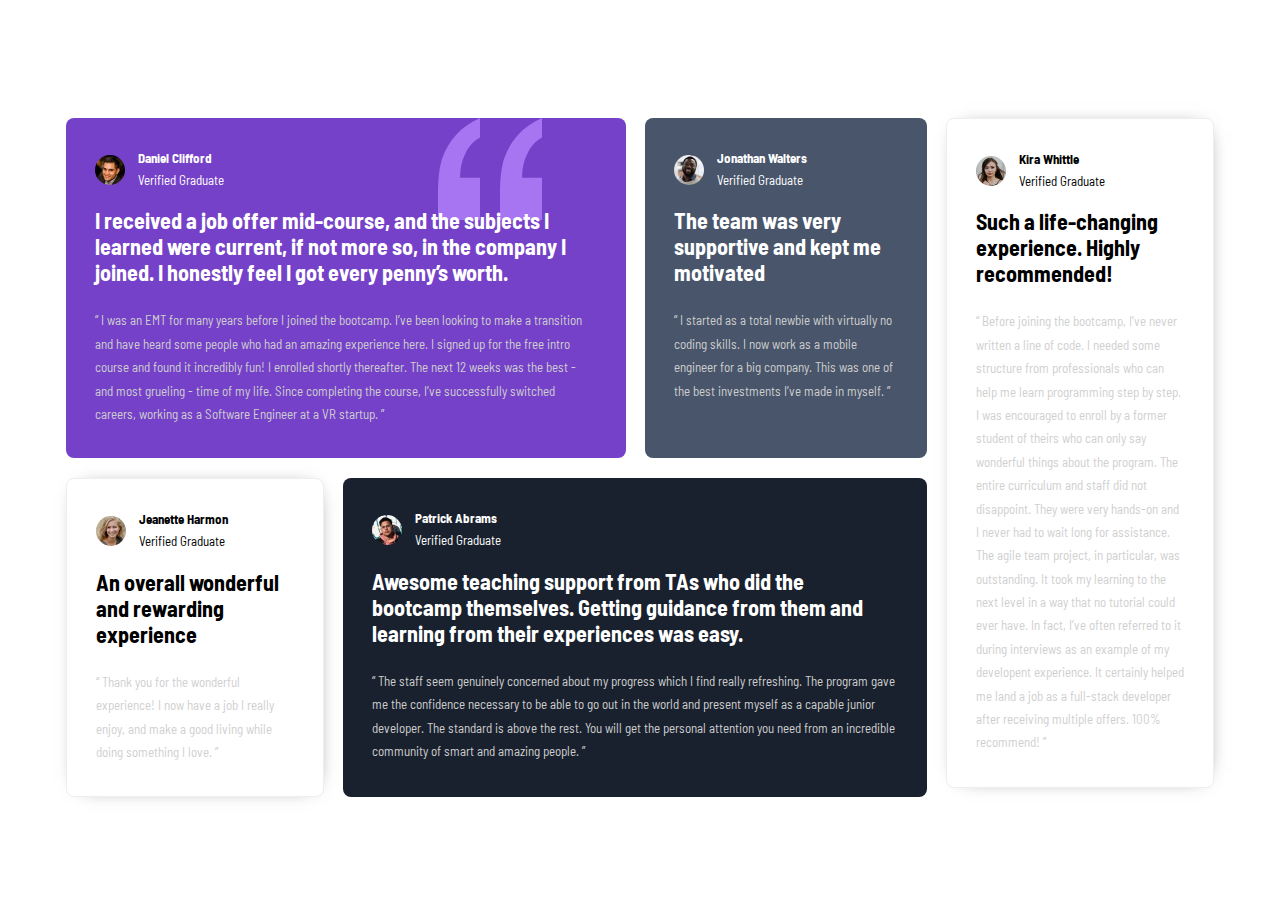
==== index.html @ 62df932e "first commit" ====
<!DOCTYPE html>
<html lang="en">
<head>
    <link rel="icon" href="images/favicon-32x32.png" type="image/icon type">
    <meta charset="UTF-8">
    <meta http-equiv="X-UA-Compatible" content="IE=edge">
    <meta name="viewport" content="width=device-width, initial-scale=1.0">
    <title>Testimonials grid section</title>

     <!--Start font  -->
    <link rel="preconnect" href="https://fonts.googleapis.com">
    <link rel="preconnect" href="https://fonts.gstatic.com" crossorigin>
    <link href="https://fonts.googleapis.com/css2?family=Barlow+Semi+Condensed:wght@500;600&display=swap"
     rel="stylesheet">
     <!--End font  -->

     <!--Start font awesome -->
     <link rel="stylesheet" href="css/all.min.css" />
     <!--End font awesome -->

     <!--Start style -->
    <link rel="stylesheet" href="css/style.css">
    <link rel="stylesheet" href="css/responsive.css">
     <!-- End style -->


</head>
<body>

    <main>
        <div class="grid-style">
            <div class="cards-right">
                <div class="cards">
                    <div class="card c1">
                        <img src="images/bg-pattern-quotation.svg" class="attern-quotation" alt="">
                    <div class="card-flex">
            
                        <div class="info-card">
                        <img class="img-card" src="images/image-daniel.jpg" alt="">
            
                        </div>
                        <div class="info-card">
                            <h5>  Daniel Clifford</h5>
                                <p>Verified Graduate</p>
                        </div>
                    </div>
                        <h5> I received a job offer mid-course, and the subjects I learned were current, if not more so, 
                            in the company I joined. I honestly feel I got every penny’s worth.</h5>
                        <p>
                            “ I was an EMT for many years before I joined the bootcamp. I’ve been looking to make a 
                            transition and have heard some people who had an amazing experience here. I signed up 
                            for the free intro course and found it incredibly fun! I enrolled shortly thereafter. 
                            The next 12 weeks was the best - and most grueling - time of my life. Since completing 
                            the course, I’ve successfully switched careers, working as a Software Engineer at a VR startup. ”
                        </p>
                        
                    </div> 
                    <div class="card c2">
                        <div class="card-flex">
                        <div class="info-card">
                            <img class="img-card" src="images/image-jonathan.jpg" alt="">
            
                        </div>
                        <div class="info-card">
                            <h5>Jonathan Walters</h5>
                                <p>  Verified Graduate</p>
                        </div>
                    </div>
                    <h5>  The team was very supportive and kept me motivated</h5>
                        <p>
                            “ I started as a total newbie with virtually no coding skills. I now work as a mobile engineer 
                            for a big company. This was one of the best investments I’ve made in myself. ”
                        </p>
                        
                    </div> 
                </div>
                <div class="cards">
                    <div class="card c3">
                        <div class="card-flex">
                
                        <div class="info-card">
                            <img class="img-card" src="images/image-jeanette.jpg" alt="">
                
                        </div>
                            <div class="info-card">
                                <h5>Jeanette Harmon</h5>
                                    <p>  Verified Graduate</p>
                            </div>
                        </div>
                        <h5> An overall wonderful and rewarding experience</h5>
                            <p>
                                “ Thank you for the wonderful experience! I now have a job I really enjoy, and make a good living 
                                while doing something I love. ”
                            </p>
                        
                        </div> 
                        <div class="card c4">
                            <div class="card-flex">
                            <div class="info-card">
                                <img class="img-card" src="images/image-patrick.jpg" alt="">
                
                            </div>
                            <div class="info-card">
                                <h5> Patrick Abrams</h5>
                                    <p>  Verified Graduate</p>
                            </div>
                        </div>
                        <h5>  Awesome teaching support from TAs who did the bootcamp themselves. Getting guidance from them and 
                            learning from their experiences was easy.</h5>
                            <p>
                                “ The staff seem genuinely concerned about my progress which I find really refreshing. The program 
                                gave me the confidence necessary to be able to go out in the world and present myself as a capable 
                                junior developer. The standard is above the rest. You will get the personal attention you need from 
                                an incredible community of smart and amazing people. ”
                            </p>
                            
                        </div> 
                </div>
        </div>
         <div class="cards-left">
            <div class="card c5">
                <div class="card-flex">
        
                   <div class="info-card">
                    <img class="img-card" src="images/image-kira.jpg" alt="">
        
                   </div>
                    <div class="info-card">
                        <h5>  Kira Whittle </h5>
                            <p>  Verified Graduate</p>
                    </div>
                </div>
                <h5>Such a life-changing experience. Highly recommended!</h5>
                    <p>
                        “ Before joining the bootcamp, I’ve never written a line of code. I needed some structure from 
  professionals who can help me learn programming step by step. I was encouraged to enroll by a former 
  student of theirs who can only say wonderful things about the program. The entire curriculum and staff 
  did not disappoint. They were very hands-on and I never had to wait long for assistance. The agile team 
  project, in particular, was outstanding. It took my learning to the next level in a way that no tutorial 
  could ever have. In fact, I’ve often referred to it during interviews as an example of my developent 
  experience. It certainly helped me land a job as a full-stack developer after receiving multiple offers. 
  100% recommend! ”
                    </p>
                   
                </div>
         </div>
        </div>
    </main>
</body>
</html>
---- css/style.css ----
* {
    box-sizing: border-box;
    margin: 0;
    padding: 0;
    position: relative;
    text-decoration: none;
}

body {
    --Moderate-violet: hsl(263, 55%, 52%);
    --Very-dark-grayish-blue: hsl(217, 19%, 35%);
    --Very-dark-blackish-blue: hsl(219, 29%, 14%);
    --Light-gray: hsl(0, 0%, 81%);
    --Light-grayish-blue: hsl(210, 46%, 95%);
    /* background-color: Var(--Violet);  */
    font-family: 'Barlow Semi Condensed', sans-serif;
    --FontSize: 13px;
    font-size: var(--FontSize);
}
.center-text {
    text-align: center;
}

main{
    overflow: hidden;
    position: relative;
    padding: 66px;
}



.cards{
    display: block;
}
 .card{
    background-color: #000;
    border-radius: 8px;
    overflow: hidden;
    color: #fff;
    padding: 32px 29px;
    margin-bottom: 20px;

}
.card.c1{
    background-color: var(--Moderate-violet);
    position: relative;
}
.card.c1 img.attern-quotation{
    position: absolute;
    right: 15%;
    top: 0;
}
.card.c2{
    background-color: var(--Very-dark-grayish-blue);
}
.card.c3,
.card.c5{
    background-color: #fff;
    color: #000;
    border: 1px solid #eee;
    box-shadow: 2px 0px 21px -15px #000;
}
.card.c4{
    background-color: var(--Very-dark-blackish-blue);
}

 .card .card-flex{
    display: flex;
    justify-content: flex-start;
    align-items: center;
}
 .card .card-flex .info-card:last-child{
    margin-left: 13px;
}
 .card .card-flex .info-card img{
    width: 30px;
    border-radius: 50%;
}
 .card .info-card  h5{
    font-size: var(--FontSize);
    margin-top: 0;
}
.card  h5{
    margin-top: 15px;
    font-size: 22px;
}

 .card .info-card  p{
    color: var(--SoftPink);
    font-size: 13px;
    margin-top: 3px;
}
 .card p{
    margin-top: 24px;
    font-size: var(--FontSize);
    color: var(--Light-gray);
    line-height: 1.8;
}




.cards-left {
    margin-top: 52px;
}

@media (max-width: 502px) {
    main {
        padding: 23px;
    }
     .card{
        margin-bottom: 20px;
    }
    .card h5 {
        margin-top: 15px;
        font-size: 15px;
    }
   
}

@media (min-width: 1100px){
     
    .grid-style {
        gap: 19px;
        display: grid;
        grid-template-columns: 75% 1fr;
    }   
    .cards:first-child{
        /* display: flex;
        align-items: flex-start;
        gap: 19px; */
        gap: 19px;
        display: grid;
        grid-template-columns: 65% 1fr;
        margin-top: 52px;
        align-items: stretch;
    }
    .cards:nth-child(2){
        gap: 19px;
        display: grid;
        grid-template-columns: 30% 1fr;
        align-items: center;
        align-items: stretch;
    }
    main{
        overflow: hidden;
    }
}
---- css/responsive.css ----
@media (max-width: 1000px) {
    header{
        padding: 0 26px;
    }
    header p{
        width: auto;
    }
    main{
        margin: auto;
        text-align: center ;
        height: auto;
    }
    main .info {
        display: block;
        gap: 0 ;
        margin-bottom: 36px;
    }
    main .info .left img {
        width: 100%;
    }
    footer {
        position: relative;
        top: auto;
        right: auto;
        display: inline-flex;
    }
}

@media (min-width: 1001px){
  
   
}
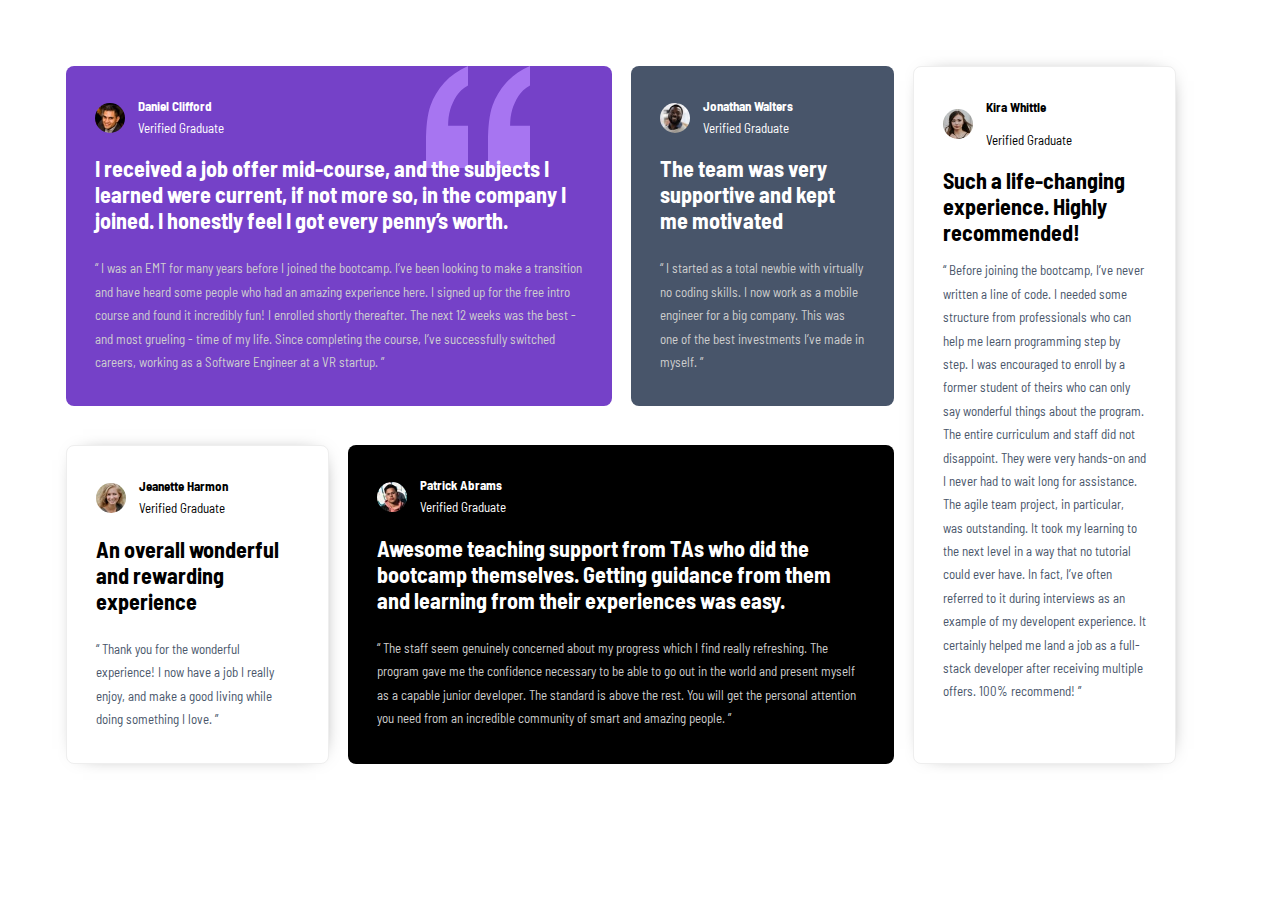
==== commit 1b47c198: "first commit" ====
--- a/index.html
+++ b/index.html
@@ -26,10 +26,116 @@
 
 </head>
 <body>
-
     <main>
-        <div class="grid-style">
-            <div class="cards-right">
+    <div class="grid-style">
+            <div class="card c1">
+                <img src="images/bg-pattern-quotation.svg" class="attern-quotation" alt="">
+            <div class="card-flex">
+    
+                <div class="info-card">
+                <img class="img-card" src="images/image-daniel.jpg" alt="">
+    
+                </div>
+                <div class="info-card">
+                    <h5>  Daniel Clifford</h5>
+                        <p>Verified Graduate</p>
+                </div>
+            </div>
+                <h5> I received a job offer mid-course, and the subjects I learned were current, if not more so, 
+                    in the company I joined. I honestly feel I got every penny’s worth.</h5>
+                <p>
+                    “ I was an EMT for many years before I joined the bootcamp. I’ve been looking to make a 
+                    transition and have heard some people who had an amazing experience here. I signed up 
+                    for the free intro course and found it incredibly fun! I enrolled shortly thereafter. 
+                    The next 12 weeks was the best - and most grueling - time of my life. Since completing 
+                    the course, I’ve successfully switched careers, working as a Software Engineer at a VR startup. ”
+                </p>
+                
+            </div> 
+            <div class="card c2">
+                <div class="card-flex">
+                <div class="info-card">
+                    <img class="img-card" src="images/image-jonathan.jpg" alt="">
+    
+                </div>
+                <div class="info-card">
+                    <h5>Jonathan Walters</h5>
+                        <p>  Verified Graduate</p>
+                </div>
+            </div>
+            <h5>  The team was very supportive and kept me motivated</h5>
+                <p>
+                    “ I started as a total newbie with virtually no coding skills. I now work as a mobile engineer 
+                    for a big company. This was one of the best investments I’ve made in myself. ”
+                </p>
+                
+            </div> 
+            <div class="card c3">
+                <div class="card-flex">
+        
+                <div class="info-card">
+                    <img class="img-card" src="images/image-jeanette.jpg" alt="">
+        
+                </div>
+                    <div class="info-card">
+                        <h5>Jeanette Harmon</h5>
+                            <p>  Verified Graduate</p>
+                    </div>
+                </div>
+                <h5> An overall wonderful and rewarding experience</h5>
+                    <p>
+                        “ Thank you for the wonderful experience! I now have a job I really enjoy, and make a good living 
+                        while doing something I love. ”
+                    </p>
+                
+                </div> 
+                <div class="card c4">
+                    <div class="card-flex">
+                    <div class="info-card">
+                        <img class="img-card" src="images/image-patrick.jpg" alt="">
+        
+                    </div>
+                    <div class="info-card">
+                        <h5> Patrick Abrams</h5>
+                            <p>  Verified Graduate</p>
+                    </div>
+                </div>
+                <h5>  Awesome teaching support from TAs who did the bootcamp themselves. Getting guidance from them and 
+                    learning from their experiences was easy.</h5>
+                    <p>
+                        “ The staff seem genuinely concerned about my progress which I find really refreshing. The program 
+                        gave me the confidence necessary to be able to go out in the world and present myself as a capable 
+                        junior developer. The standard is above the rest. You will get the personal attention you need from 
+                        an incredible community of smart and amazing people. ”
+                    </p>
+                    
+                </div> 
+        <div class="card c5">
+            <div class="card-flex">
+    
+               <div class="info-card">
+                <img class="img-card" src="images/image-kira.jpg" alt="">
+    
+               </div>
+                <div class="info-card">
+                    <h5>  Kira Whittle </h5>
+                        <p>  Verified Graduate</p>
+                </div>
+            </div>
+            <h5>Such a life-changing experience. Highly recommended!</h5>
+                <p>
+                    “ Before joining the bootcamp, I’ve never written a line of code. I needed some structure from 
+professionals who can help me learn programming step by step. I was encouraged to enroll by a former 
+student of theirs who can only say wonderful things about the program. The entire curriculum and staff 
+did not disappoint. They were very hands-on and I never had to wait long for assistance. The agile team 
+project, in particular, was outstanding. It took my learning to the next level in a way that no tutorial 
+could ever have. In fact, I’ve often referred to it during interviews as an example of my developent 
+experience. It certainly helped me land a job as a full-stack developer after receiving multiple offers. 
+100% recommend! ”
+                </p>
+               
+            </div>
+        <!-- <div class="cards-right">
                 <div class="cards">
                     <div class="card c1">
                         <img src="images/bg-pattern-quotation.svg" class="attern-quotation" alt="">
@@ -143,8 +249,8 @@
                     </p>
                    
                 </div>
-         </div>
-        </div>
+         </div> -->
+    </div>
     </main>
 </body>
 </html>--- a/css/style.css
+++ b/css/style.css
@@ -39,11 +39,11 @@
     color: #fff;
     padding: 32px 29px;
     margin-bottom: 20px;
-
 }
 .card.c1{
     background-color: var(--Moderate-violet);
     position: relative;
+    grid-area: c1;
 }
 .card.c1 img.attern-quotation{
     position: absolute;
@@ -52,6 +52,7 @@
 }
 .card.c2{
     background-color: var(--Very-dark-grayish-blue);
+    grid-area: c2;
 }
 .card.c3,
 .card.c5{
@@ -59,9 +60,20 @@
     color: #000;
     border: 1px solid #eee;
     box-shadow: 2px 0px 21px -15px #000;
+   
+}
+.card.c3 p,
+.card.c5 p{
+color:  var(--Very-dark-grayish-blue);
+}
+.card.c3{
+    grid-area: c3;
 }
 .card.c4{
-    background-color: var(--Very-dark-blackish-blue);
+    grid-area: c4;
+}
+.card.c5{
+    grid-area: c5;
 }
 
  .card .card-flex{
@@ -123,8 +135,13 @@
     .grid-style {
         gap: 19px;
         display: grid;
-        grid-template-columns: 75% 1fr;
-    }   
+        grid-template-columns: repeat(4, 1fr);
+        grid-template-areas:
+            "c1 c1 c2 c5"
+            "c3 c4 c4 c5"; 
+            max-width: 1110px;
+        }   
+
     .cards:first-child{
         /* display: flex;
         align-items: flex-start;
@@ -145,4 +162,10 @@
     main{
         overflow: hidden;
     }
+    .card{
+    /* max-height: 585px; */
+    }
+    .card.c5 p {
+        margin-top: 14px;
+    }
 }
